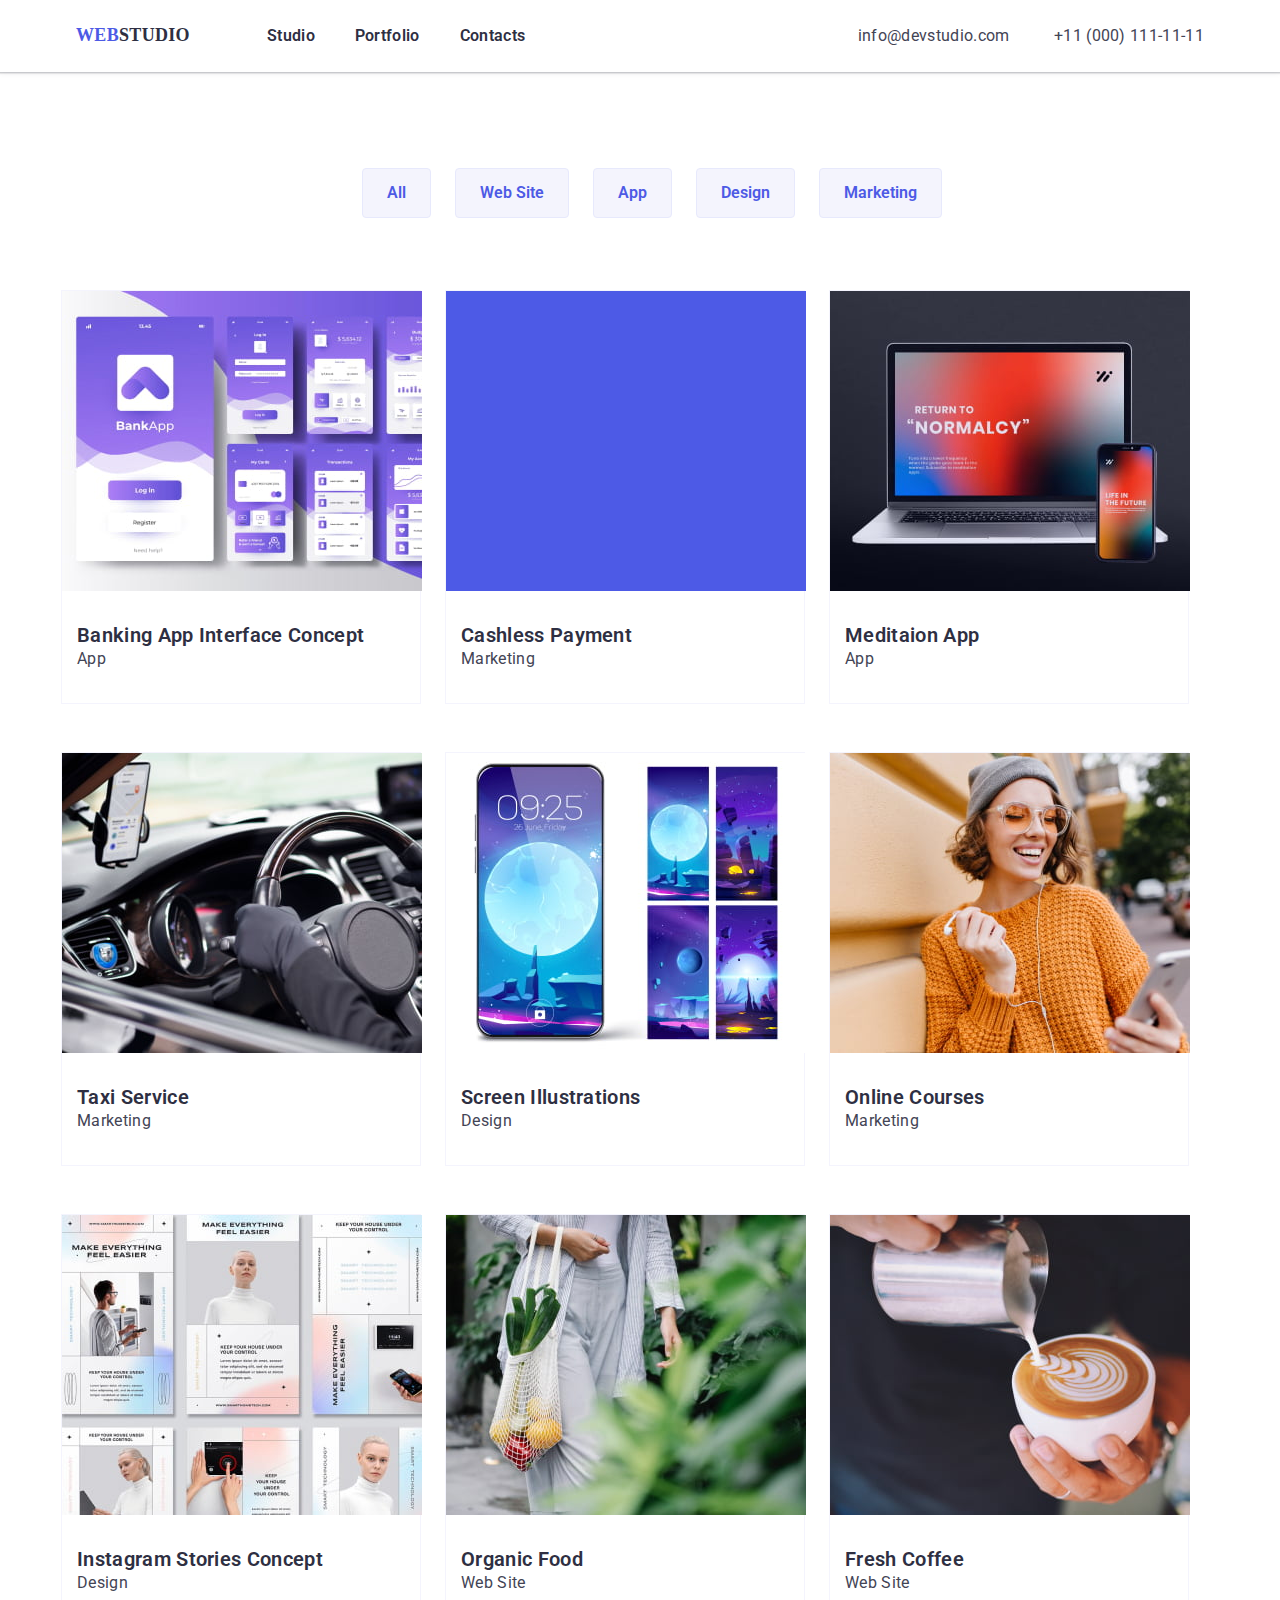
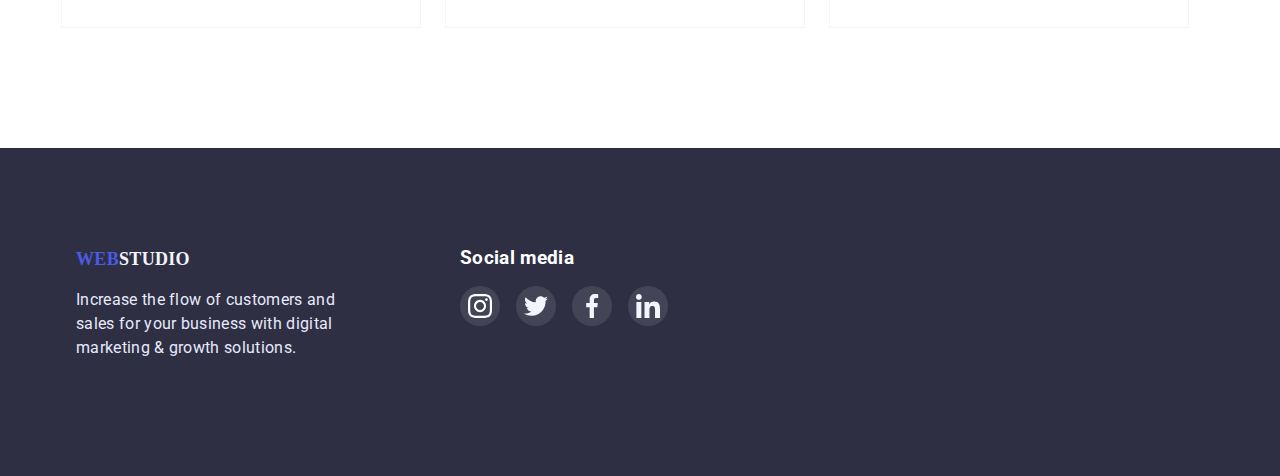
==== portfolio.html @ 1faacaf7 "start" ====
<!DOCTYPE html>
<html lang="en">
  <head>
    <meta charset="UTF-8" />
    <meta http-equiv="X-UA-Compatible" content="IE=edge" />
    <meta name="viewport" content="width=device-width, initial-scale=1.0" />
    <title>HW-5</title>
    <link rel="preconnect" href="https://fonts.googleapis.com" />
    <link rel="preconnect" href="https://fonts.gstatic.com" crossorigin />
    <link
      href="https://fonts.googleapis.com/css2?family=Roboto:wght@400;700&display=swap"
      rel="stylesheet"
    />
    <link
      rel="stylesheet"
      href="https://cdnjs.cloudflare.com/ajax/libs/modern-normalize/1.1.0/modern-normalize.min.css"
    />
    <link rel="stylesheet" href="css/styles.css" />
  </head>
  <body>
    <header class="header">
      <div class="container">
        <nav class="navigation">
          <a class="logo" href=""><span class="logo-web">WEB</span>STUDIO</a>
          <ul class="site-nav list">
            <li class="item"><a class="menu-link" href="">Studio</a></li>
            <li class="item"><a class="menu-link" href="portfolio.html">Portfolio</a></li>
            <li class="item"><a class="menu-link" href="">Contacts</a></li>
          </ul>
        </nav>
        <div class="contact">
          <a class="contacts" href="mailto:info@devstudio.com"
            >info@devstudio.com</a
          >
          <a class="contacts" href="tel:+11000111-11-11">+11 (000) 111-11-11</a>
        </div>
      </div>
    </header>
    <main>
      <section class="main-content">
        <div class="container-main">
          <ul class="radio-btn list">
            <li><button class="radio-button" type="button">All</button></li>
            <li>
              <button class="radio-button" type="button">Web Site</button>
            </li>
            <li><button class="radio-button" type="button">App</button></li>
            <li><button class="radio-button" type="button">Design</button></li>
            <li>
              <button class="radio-button" type="button">Marketing</button>
            </li>
          </ul>
        </div>
        <div class="container-main">
          <ul class="list portfolio-main">
            <li>
              <a class="portfolio-link" href="">
                <div class="portfolio-img">
                <img src="./images/bankapp.jpg" alt="banking app" width:
                360px;/>
                <div class="main-overlay">
                  <p>Lorem ipsum dolor sit amet consectetur, adipisicing elit. Ipsam soluta iste error nisi ducimus totam enim </p>
                </div>
              </div>
                <div class="container-content-main">
                  <h3>Banking App Interface Concept</h3>
                  <p>App</p>
                </div>
              </a>
            </li>
            <li>
              <a class="portfolio-link" href="">
                <div class="portfolio-img">
                <img src="./images/imgcolorbg.jpg" alt="14 Stylish and
                User-Friendly App Design Concepts · Task Manager App · Calorie
                Tracker App · Exotic Fruit Ecommerce App · Cloud Storage App"
                width: 360px;/>
                <div class="main-overlay">
                  <p>Lorem ipsum dolor sit amet consectetur, adipisicing elit. Ipsam soluta iste error nisi ducimus totam enim </p>
                </div>
              </div>
                <div class="container-content-main">
                  <h3>Cashless Payment</h3>
                  <p>Marketing</p>
                </div>
              </a>
            </li>
            <li>
              <a class="portfolio-link" href="">
              <div class="portfolio-img">
                <img src="./images/meditationapp.jpg" alt="meditation app"
                width: 360px;/>
                <div class="main-overlay">
                  <p>Lorem ipsum dolor sit amet consectetur, adipisicing elit. Ipsam soluta iste error nisi ducimus totam enim </p>
                </div>
              </div>
                <div class="container-content-main">
                  <h3>Meditaion App</h3>
                  <p>App</p>
                </div>
              </a>
            </li>
            <li>
              <a class="portfolio-link" href="">
                <div class="portfolio-img">
                <img src="./images/tsxiservise.jpg" alt="tsxi servise" width:
                360px;/>
                <div class="main-overlay">
                  <p>Lorem ipsum dolor sit amet consectetur, adipisicing elit. Ipsam soluta iste error nisi ducimus totam enim </p>
                </div>
              </div>
                <div class="container-content-main">
                  <h3>Taxi Service</h3>
                  <p>Marketing</p>
                </div>
              </a>
            </li>
            <li>
              <a class="portfolio-link" href="">
                <div class="portfolio-img">
                <img src="./images/screenillustrations.jpg" alt="screen
                illustrations" width: 360px;/>
                <div class="main-overlay">
                  <p>Lorem ipsum dolor sit amet consectetur, adipisicing elit. Ipsam soluta iste error nisi ducimus totam enim </p>
                </div>
              </div>
                <div class="container-content-main">
                  <h3>Screen Illustrations</h3>
                  <p>Design</p>
                </div>
              </a>
            </li>
            <li>
              <a class="portfolio-link" href="">
                <div class="portfolio-img">
                <img src="./images/onlinecourses.jpg" alt="online courses"
                width: 360px;/>
                <div class="main-overlay">
                  <p>Lorem ipsum dolor sit amet consectetur, adipisicing elit. Ipsam soluta iste error nisi ducimus totam enim </p>
                </div>
              </div>
                <div class="container-content-main">
                  <h3>Online Courses</h3>
                  <p>Marketing</p>
                </div>
              </a>
            </li>
            <li>
              <a class="portfolio-link" href="">
                <div class="portfolio-img">
                <img src="./images/instagram.jpg" alt="Instagram Stories
                Concept" width: 360px;/>
                <div class="main-overlay">
                  <p>Lorem ipsum dolor sit amet consectetur, adipisicing elit. Ipsam soluta iste error nisi ducimus totam enim </p>
                </div>
              </div>
                <div class="container-content-main">
                  <h3>Instagram Stories Concept</h3>
                  <p>Design</p>
                </div>
              </a>
            </li>
            <li>
              <a class="portfolio-link" href="">
                <div class="portfolio-img">
                <img src="./images/organicfood.jpg" alt="organic food" width:
                360px;/>
                <div class="main-overlay">
                  <p>Lorem ipsum dolor sit amet consectetur, adipisicing elit. Ipsam soluta iste error nisi ducimus totam enim </p>
                </div>
              </div>
                <div class="container-content-main">
                  <h3>Organic Food</h3>
                  <p>Web Site</p>
                </div>
              </a>
            </li>
            <li>
              <a class="portfolio-link" href="">
                <div class="portfolio-img">
                <img src="./images/cofee.jpg" alt="Fresh Coffee" width: 360px;/>
                <div class="main-overlay">
                  <p>Lorem ipsum dolor sit amet consectetur, adipisicing elit. Ipsam soluta iste error nisi ducimus totam enim </p>
                </div>
              </div>
                <div class="container-content-main">
                  <h3>Fresh Coffee</h3>
                  <p>Web Site</p>
                </div>
              </a>
            </li>
          </ul>
        </div>
      </section>
    </main>
    <footer class="footer">
      <div class="container-footer">
        <div>
      <a class="logo-footer" href=""><span class="logo-web">WEB</span>STUDIO</a>
      <p>
        Increase the flow of customers and sales for your business with digital
        marketing & growth solutions.
      </p>
      </div>
      <div class="social-media">
        <h3>
          Social media
        </h3>
        <div class="link-footer">
        <ul class="list link-list-footer">
        <li><a class="instagramf" href="">
          <svg class="icon-instagramf">
            <use href="./images/symbol-defs.svg#icon-instagram"></use>
          </svg>
          </a></li>
          <li><a class="twitterf" href="">
          <svg class="icon-twitterf">
            <use href="./images/symbol-defs.svg#icon-twitter"></use>
          </svg>
          </a></li>
          <li><a class="facebookf" href="">
            <svg class="icon-facebookf">
              <use href="./images/symbol-defs.svg#icon-facebook"></use>
            </svg>
            </a></li>
            <li><a class="linkedinf" href="">
              <svg class="icon-linkedinf">
                <use href="./images/symbol-defs.svg#icon-linkedin"></use>
              </svg>
              </a></li>
            </ul>
            </div>
      </div>
    </div>
    </footer>
  </body>
</html>
---- css/styles.css ----
:root {
  --primary-text-color: #fff;
  --secondary-text-color: #2e2f42;
  --title-text-color: #434455;
  --accent-color: #4d5ae5;
}

body {
  background-color: #fff;
  font-family: roboto, sans-serif;
  letter-spacing: 0.02em;
}

.list {
  list-style: none;
  padding: 0;
  margin: 0;
}
/* site nav */
.site-nav a {
  font-weight: 600;
  font-size: 16px;
  line-height: 1.5;
  text-decoration: none;
  color: var(--secondary-text-color);
}
.contacts {
  font-size: 16px;
  line-height: 1.5;
  color: #434455;
  text-decoration: none;
}
.logo-web {
  font-family: "Raleway";
  font-style: normal;
  font-weight: 800;
  font-size: 18px;
  line-height: 1.33;
  color: #4d5ae5;
  text-decoration: none;
}
.logo {
  font-family: "Raleway";
  font-style: normal;
  font-weight: 800;
  font-size: 18px;
  line-height: 1.33;
  color: #2e2f42;
  text-decoration: none;
  margin-right: 77px;
}
.item {
  position: relative;
}
.menu-link {
  transition: color 250ms cubic-bezier(0.4, 0, 0.2, 1);
}
.menu-link::after {
content: "";
display: inline-block;
position: absolute;
width: 100%;
height: 5px;
bottom: -24px;
left: 0;
background-color: #4D5AE5;
opacity: 0;
transition: opacity 250ms cubic-bezier(0.4, 0, 0.2, 1);
}
.menu-link:hover,
.menu-link:focus {
  color: #4D5AE5;
}
.menu-link:hover::after,
.menu-link:focus::after {
  opacity: 1;
}
.main h1 {
  font-weight: 600;
  font-size: 56px;
  line-height: 1.07;
  color: var(--primary-text-color);
  text-align: center;
}
.main {
  text-align: center;
}
.backdrop {
  position: fixed;
  top: 0;
  left: 0;

  width: 100%;
  height: 100%;

  background-color: rgba(46, 47, 66, 0.4);
  transition: transform 250ms cubic-bezier(0.4, 0, 0.2, 1);
  
}
.modal {
  position: absolute;
  display: flex;
  top: 50%;
  left: 50%;
  transform: translate(-50%, -50%);
  flex-direction: row-reverse;
  
  width: 408px;
  height: 576px;

  background-color: #FCFCFC;
  border-radius: 4px;
}
.backdrop.is-hidden {
opacity: 0;
pointer-events: none;
visibility: hidden;
}
.modal-btn {
  padding: 0;
  text-align: center;
  display: flex;
  justify-content: center;
  padding-top: 8px;
  margin-top: 24px;
  margin-right: 24px;
  
  width: 24px;
  height: 24px;
  border-radius: 50%;
  cursor: pointer;
  border: 1px solid rgba(0, 0, 0, 0.1);
}
.icon-close {
  display: block;
  
}
.overlay {
  padding-top: 192px;
  justify-content: center;
  text-align: center;
  max-width: 1600px;
  height: 600px;
  margin-left: auto;
  margin-right: auto;
  background-image: linear-gradient(
      to right,
      rgba(46, 47, 66, 0.7),
      rgba(46, 47, 66, 0.7)
    ),
    url(../images/people-office.jpg);
  background-size: cover;
  background-repeat: no-repeat;
}
.navigation {
  display: flex;
}
.header {
  display: flex;
  align-items: center;

  padding-top: 24px;
  padding-bottom: 24px;

  background-color: #fff;
  box-shadow: 0px 2px 1px rgba(46, 47, 66, 0.08),
    0px 1px 1px rgba(46, 47, 66, 0.16), 0px 1px 6px rgba(46, 47, 66, 0.08);
}
.contact {
  margin-left: auto;
}
.contacts + .contacts {
  margin-left: 40px;
}
.site-nav {
  display: flex;
}
.item + .item {
  margin-left: 40px;
}
.hero-title {
  margin-top: 0;
  margin-bottom: 48px;
}

.about {
  display: flex;
}
.about li {
  width: 264px;
}
.about-item::before {
  display: block;
  content: "";
  height: 112px;
  background-color: #f4f4fd;
  margin-bottom: 8px;
}
.about-item:nth-child(1)::before {
  background-image: url(../images/antenna.svg);
  background-size: 60px 64px;
  background-repeat: no-repeat;
  background-position: center;
}
.about-item:nth-child(2)::before {
  background-image: url(../images/clock.svg);
  background-size: 60px 64px;
  background-repeat: no-repeat;
  background-position: center;
}
.about-item:nth-child(3)::before {
  background-image: url(../images/diagram.svg);
  background-size: 60px 64px;
  background-repeat: no-repeat;
  background-position: center;
}
.about-item:nth-child(4)::before {
  background-image: url(../images/astronaut.svg);
  background-size: 60px 64px;
  background-repeat: no-repeat;
  background-position: center;
}
.button-hero {
  width: 170px;
  height: 51px;
  left: 635px;
  top: 432px;
  box-shadow: 0px 4px 4px rgba(0, 0, 0, 0.15);
  border-radius: 4px;
  background-color: var(--accent-color);
  box-shadow: 0px 4px 4px rgba(0, 0, 0, 0.15);
  border-radius: 4px;

  font-weight: 600;
  font-size: 16px;
  line-height: 1.19;
  color: #ffffff;
  cursor: pointer;
}
.about-company {
  background-color: #fff;
  padding-top: 120px;
  padding-bottom: 120px;
}
.about li + li {
  margin-left: 24px;
}
.about-company h3 {
  font-weight: 600;
  font-size: 20px;
  line-height: 1.2;
  color: var(--secondary-text-color);
}
.about-company p {
  font-size: 16px;
  line-height: 1.5;
  color: var(--title-text-color);
}
.What-are-we-doing {
  text-align: center;
  padding-bottom: 120px;
}
.image {
  display: flex;
}

.image li + li {
  margin-left: 24px;
}
.What-are-we-doing h2 {
  font-weight: 600;
  font-size: 36px;
  line-height: 1.11;
  color: var(--secondary-text-color);
  margin: 0;
  margin-bottom: 72px;
}
.team {
  text-align: center;
  margin: 0;
  padding-top: 120px;
  background-color: #f4f4fd;
  padding-bottom: 120px;
}
.icon-link {
  display: flex;
  margin-top: 12px;
  
}
.icon-instagram {
  width: 16px;
  height: 16px;
  cursor: pointer;
  margin-top: 28%;
  fill: #fff;
}
.instagram {
  display: block;
  width: 40px;
  height: 40px;
  background-color: #4d5ae5;
  border-radius: 50%;
  margin-left: 16px;
}

.twitter {
  display: block;
  width: 40px;
  height: 40px;
  background-color: #4d5ae5;
  border-radius: 50%;
  margin-left: 24px;
}
.icon-twitter {
  width: 16px;
  height: 16px;
  cursor: pointer;
  margin-top: 28%;
  fill: #fff;
}
.facebook {
  display: block;
  width: 40px;
  height: 40px;
  background-color: #4d5ae5;
  border-radius: 50%;
  margin-left: 24px;
}
.icon-facebook {
  width: 16px;
  height: 16px;
  cursor: pointer;
  margin-top: 28%;
  fill: #fff;
}
.linkedin {
  display: block;
  width: 40px;
  height: 40px;
  background-color: #4d5ae5;
  border-radius: 50%;
  margin-left: 24px;
}
.icon-linkedin {
  width: 16px;
  height: 16px;
  cursor: pointer;
  margin-top: 28%;
  fill: #fff;
}
.link-list-footer {
  display: flex;
}
.instagramf {
  width: 100%;
  height: 100%;
  transition-property: background-color;
  transition-duration: 250ms;
  transition-timing-function:  cubic-bezier(0.4, 0, 0.2, 1);
}
.link-list-footer a {
  display: flex;
  width: 40px;
  height: 40px;
  background-color: rgba(255, 255, 255, 0.1);
  border-radius: 50%;
  align-items: center;
  justify-content: center;
}
.instagramf:hover,
.instagramf:focus {
  background-color: #31D0AA;
  border-radius: 50%;
  
}
.twitterf:hover,
.twitterf:focus {
  background-color: #31D0AA;
  border-radius: 50%;
}
.facebookf:hover,
.facebookf:focus {
  background-color: #31D0AA;
  border-radius: 50%;
}
.linkedinf:hover,
.linkedinf:focus {
  background-color: #31D0AA;
  border-radius: 50%;
}
 
.icon-instagramf {
  width: 24px;
  height: 24px;
  cursor: pointer;
  fill: #fff;
}
.icon-twitterf {
  width: 24px;
  height: 24px;
  cursor: pointer;
  fill: #fff;
}
.twitterf {
  width: 40px;
  height: 40px;
  background-color: rgba(255, 255, 255, 0.1);
  border-radius: 50%;
  margin-left: 16px;
  transition-property: background-color;
  transition-duration: 250ms;
  transition-timing-function:  cubic-bezier(0.4, 0, 0.2, 1);
}
.facebookf {
  width: 40px;
  height: 40px;
  background-color: rgba(255, 255, 255, 0.1);
  border-radius: 50%;
  margin-left: 16px;
  transition-property: background-color;
  transition-duration: 250ms;
  transition-timing-function:  cubic-bezier(0.4, 0, 0.2, 1);
}
.icon-facebookf {
  width: 24px;
  height: 24px;
  cursor: pointer;
  fill: #fff;
}
.linkedinf {
  width: 40px;
  height: 40px;
  background-color: rgba(255, 255, 255, 0.1);
  border-radius: 50%;
  margin-left: 16px;
  transition-property: background-color;
  transition-duration: 250ms;
  transition-timing-function:  cubic-bezier(0.4, 0, 0.2, 1);
}
.icon-linkedinf {
  width: 24px;
  height: 24px;
  cursor: pointer;
  fill: #fff;
}
.team-list li + li {
  margin-left: 24px;
}
.team-list {
  display: flex;
}
.team-list li {
  background-color: #fff;
  box-shadow: 0px 1px 6px rgba(46, 47, 66, 0.08),
    0px 1px 1px rgba(46, 47, 66, 0.16), 0px 2px 1px rgba(46, 47, 66, 0.08);
  border-radius: 0px 0px 4px 4px;
  border-radius: 0px 0px 4px 4px;
}
.container-team {
  padding-top: 32px;
  padding-bottom: 32px;
}
.team h2 {
  font-weight: 600;
  font-size: 36px;
  line-height: 1.11;
  color: var(--secondary-text-color);
  margin: 0;
  margin-bottom: 72px;
}
.team p {
  font-size: 16px;
  line-height: 1.5;
  color: var(--title-text-color);
  margin: 0;
}
.team h3 {
  font-weight: 600;
  font-size: 20px;
  line-height: 1.2;
  color: var(--secondary-text-color);
  margin: 0;
}
.footer p {
  font-size: 16px;
  line-height: 1.5;
  color: #e7e9fc;
  margin-top: 16px;
}
.customers {
  text-align: center;
  padding: 120px 0;
}
.customers h2 {
  margin: 0;
  margin-bottom: 72px;
  font-weight: 600;
  font-size: 36px;
  line-height: 1.11;
  color: var(--secondary-text-color);
}
.brands {
  display: flex;
  display: inline-block;
  margin: 0 auto;
  padding-left: 15px;
  padding-right: 15px;
}
.brands li {
  width: 168px;
  height: 88px;
  display: inline-block;
  margin-left: 24px;
}
.link-brand {
  border: 1px solid #8E8F99;
  display: block;
  width: 168px;
  height: 88px;
  border-radius: 4px;
  color: #8E8F99;
  transition-property: color;
  transition-duration: 250ms;
  transition-timing-function:  cubic-bezier(0.4, 0, 0.2, 1);
}
.cust {
  margin-top: 10%;
  fill: currentColor;
  width: 104px;
  height: 56px;
  
}

.link-brand:hover,
.link-brand:focus {
  border: 1px solid #4D5AE5;
  color: #4D5AE5;
  
}


.footer {
  background-color: #2e2f42;
  padding-top: 100px;
  padding-bottom: 100px;
}
.logo-footer {
  text-decoration: none;
  margin-bottom: 16px;
}
.footer a {
  font-family: "Raleway";
  font-style: normal;
  font-weight: 800;
  font-size: 18px;
  line-height: 1.16;
  color: #f4f4fd;
}
.footer p {
  width: 264px;
  margin-top: 16px;
}
.social-media {
  margin-left: 120px; 
}
.social-media h3{
  margin: 0;
  margin-bottom: 16px;
  color: #fff;
}
.link-footer {
  display: flex;
}
.radio-button {
  background-color: #f4f4fd;
  color: #4d5ae5;
  border: 1px solid #e7e9fc;
  border-radius: 4px;
  padding: 12px 24px;
  font-weight: 600;
  font-size: 16px;
  line-height: 1.5;
  
  margin-left: 24px;
  align-items: flex-start;
  transition-property: background-color;
  transition-duration: 200ms;
  transition-timing-function:  cubic-bezier(0.4, 0, 0.2, 1);
}
.radio-button:hover,
.radio-button:focus {
  background-color: #4d5ae5;
  color: #ffffff;
  cursor: pointer;
  box-shadow: 0px 3px 1px rgba(0, 0, 0, 0.1), 0px 2px 1px rgba(0, 0, 0, 0.08), 0px 2px 2px rgba(0, 0, 0, 0.12);
  border-radius: 4px;
}
.portfolio-main li:hover,
.portfolio-main li:focus{
  box-shadow: 0px 1px 6px rgba(46, 47, 66, 0.08), 0px 1px 1px rgba(46, 47, 66, 0.16), 0px 2px 1px rgba(46, 47, 66, 0.08);
}
.portfolio-link h3 {
  font-weight: 600;
  font-size: 20px;
  line-height: 1.2;
  color: var(--secondary-text-color);
  margin: 0;
}
.portfolio-main li:hover .main-overlay {
  transform: translateY(0);
}
.portfolio-img {
  position: relative;
  width: 360px;
  height: 300px;
  overflow: hidden;
}
.main-overlay {
  position: absolute;
  width: 360px;
  height: 300px;
  background-color: rgba(77, 90, 229, 0.7);
  top: 0;
  left: 0;
  transform: translateY(100%);
  transition: transform 250ms cubic-bezier(0.4, 0, 0.2, 1);
}
.portfolio-link p {
  font-size: 16px;
  line-height: 1.5;
  color: var(--title-text-color);
  margin: 0;
}
.portfolio-main a {
  text-decoration: none;
}
.radio-btn {
  display: flex;
  margin-bottom: 72px;
}
.main-content {
  margin: 0;
  padding: 0;
  padding-top: 96px;

  padding-bottom: 120px;
}
.btn {
  margin-left: 380px;
  margin-right: 380px;
  margin-top: 96px;
  margin-bottom: 72px;
  text-align: center;
}
.portfolio-main {
  display: flex;
  flex-wrap: wrap;
  
}

.portfolio-main li {
  width: 360px;
  margin-right: 24px;
  margin-bottom: 48px;
  border: 0.5px solid #F4F4FD;
}
.portfolio-main li:nth-child(3n) {
  margin-right: 0;
}
.portfolio-main li:nth-last-child(-n + 3) {
  margin-bottom: 0px;
}
.container {
  display: flex;
  width: 1158px;
  margin: 0 auto;
  padding-left: 15px;
  padding-right: 15px;
}
.about h3 {
  margin: 0;
}
.about p {
  margin: 0;
  margin-top: 8px;
}
.container-footer {
  display: flex;
  width: 1158px;
  padding-left: 15px;
  margin: 0 auto;
  padding-right: 15px;
}
.container-main {
  flex-wrap: wrap;
  width: 1158px;
  margin: 0 auto;
  display: flex;
  justify-content: center;
}
.container-content-main {
  padding-top: 32px;
  padding-bottom: 32px;
  padding-left: 15px;
  padding-right: 15px;
}
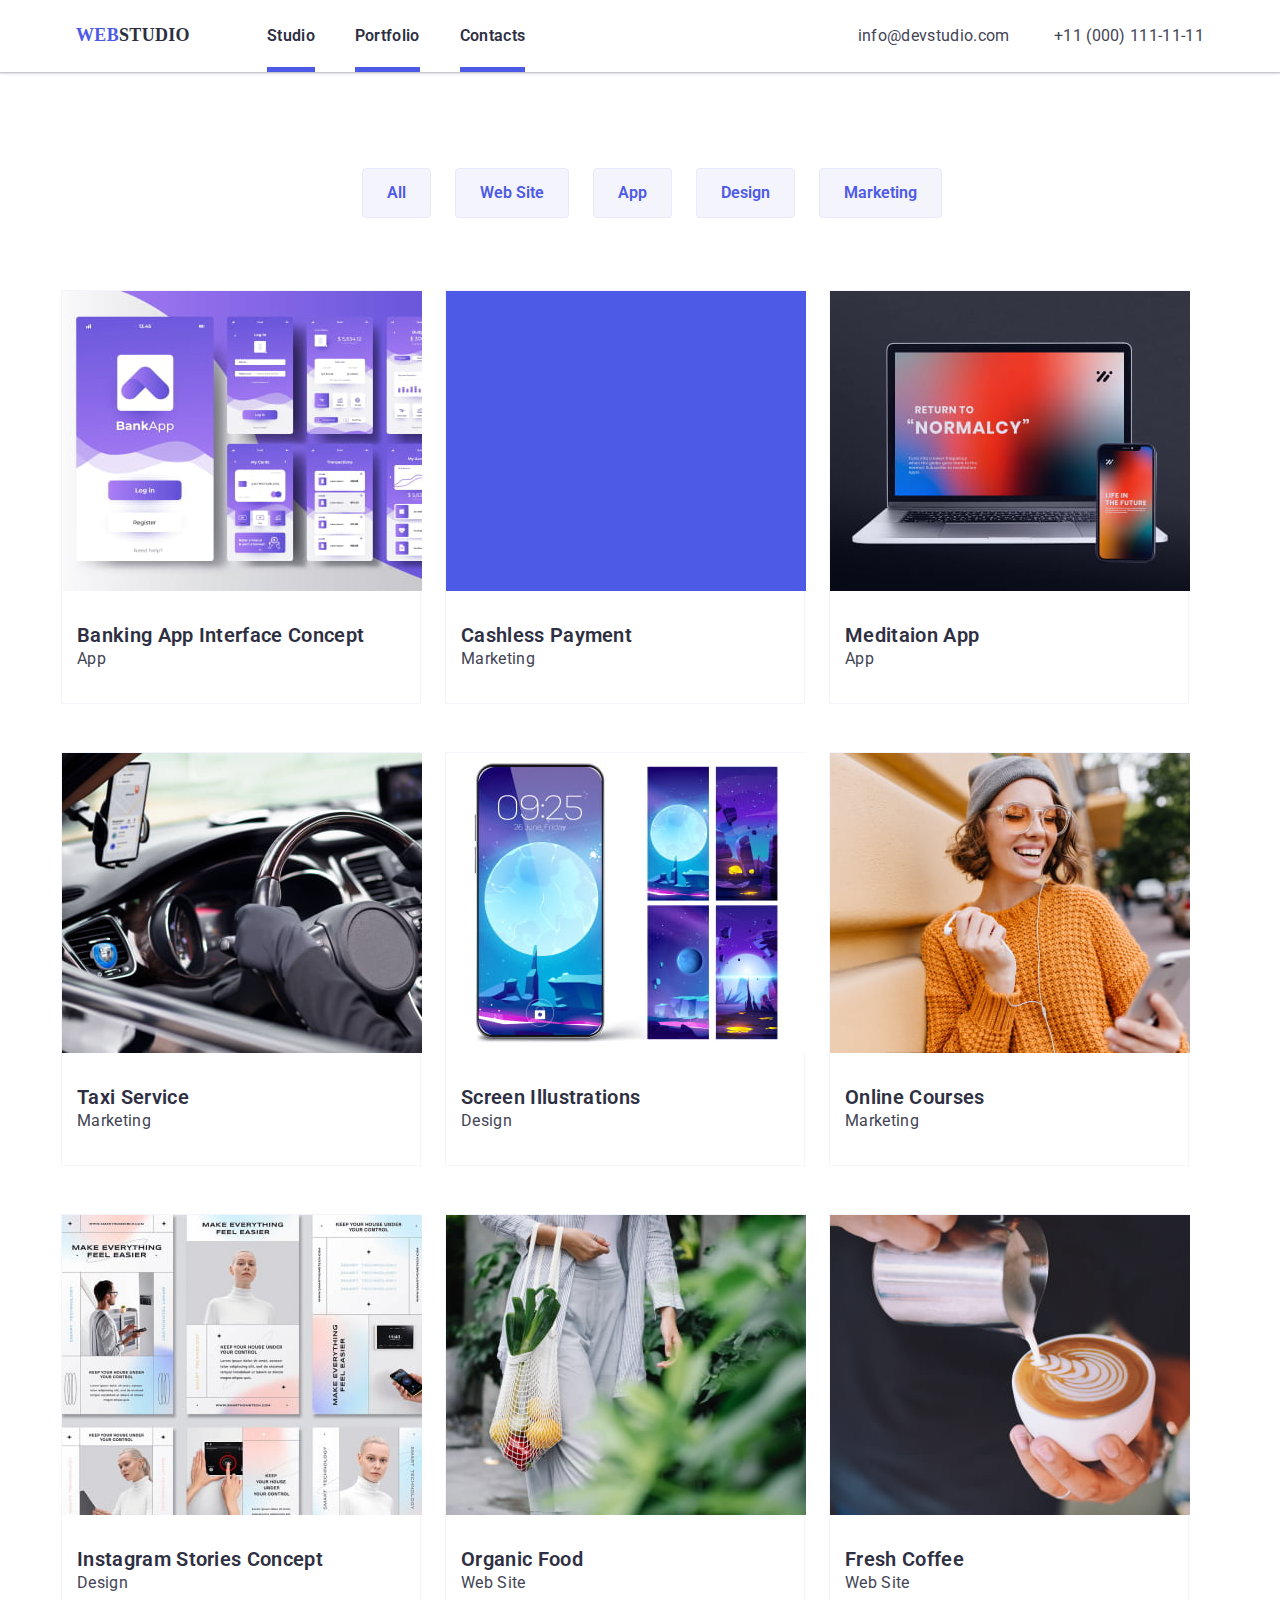
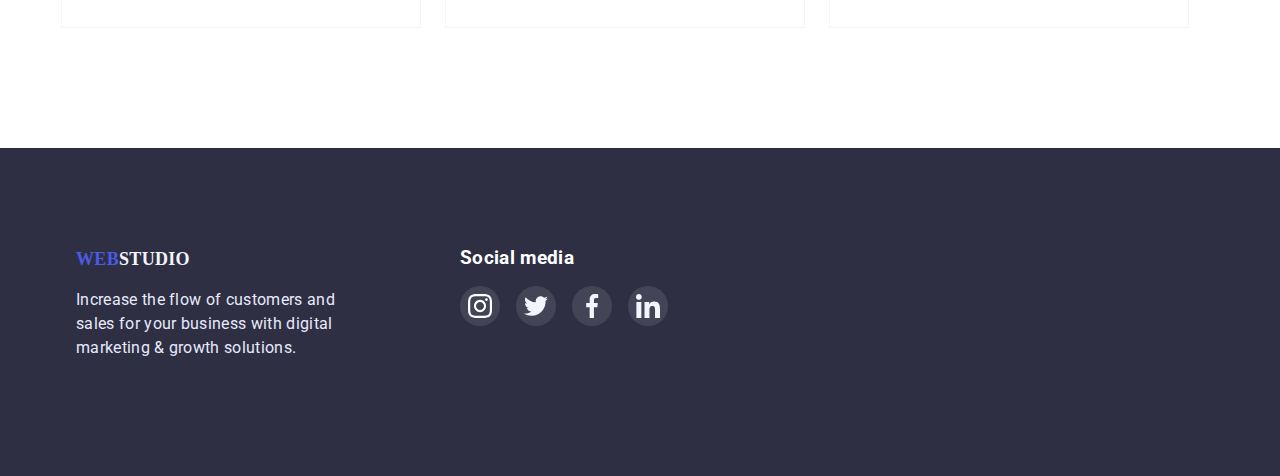
==== commit 5c19c7af: "fixed hw-5" ====
--- a/portfolio.html
+++ b/portfolio.html
@@ -4,7 +4,7 @@
     <meta charset="UTF-8" />
     <meta http-equiv="X-UA-Compatible" content="IE=edge" />
     <meta name="viewport" content="width=device-width, initial-scale=1.0" />
-    <title>HW-5</title>
+    <title>HW-6</title>
     <link rel="preconnect" href="https://fonts.googleapis.com" />
     <link rel="preconnect" href="https://fonts.gstatic.com" crossorigin />
     <link
@@ -23,7 +23,7 @@
         <nav class="navigation">
           <a class="logo" href=""><span class="logo-web">WEB</span>STUDIO</a>
           <ul class="site-nav list">
-            <li class="item"><a class="menu-link" href="">Studio</a></li>
+            <li class="item"><a class="menu-link" href="index.html">Studio</a></li>
             <li class="item"><a class="menu-link" href="portfolio.html">Portfolio</a></li>
             <li class="item"><a class="menu-link" href="">Contacts</a></li>
           </ul>
--- a/css/styles.css
+++ b/css/styles.css
@@ -64,17 +64,17 @@
 bottom: -24px;
 left: 0;
 background-color: #4D5AE5;
-opacity: 0;
+opacity: 1;
 transition: opacity 250ms cubic-bezier(0.4, 0, 0.2, 1);
 }
-.menu-link:hover,
+/* .menu-link:hover,
 .menu-link:focus {
   color: #4D5AE5;
-}
-.menu-link:hover::after,
+} */
+/* .menu-link:hover::after,
 .menu-link:focus::after {
   opacity: 1;
-}
+} */
 .main h1 {
   font-weight: 600;
   font-size: 56px;
@@ -94,7 +94,8 @@
   height: 100%;
 
   background-color: rgba(46, 47, 66, 0.4);
-  transition: transform 250ms cubic-bezier(0.4, 0, 0.2, 1);
+  
+  transition: opacity 250ms cubic-bezier(0.4, 0, 0.2, 1);
   
 }
 .modal {
@@ -236,6 +237,13 @@
   line-height: 1.19;
   color: #ffffff;
   cursor: pointer;
+  transition-property: background-color;
+  transition-duration: 250ms;
+  transition-timing-function: cubic-bezier(0.4, 0, 0.2, 1);
+}
+.button-hero:hover,
+.button-hero:focus {
+  background-color: #404BBF;
 }
 .about-company {
   background-color: #fff;
@@ -583,8 +591,8 @@
   
   margin-left: 24px;
   align-items: flex-start;
-  transition-property: background-color;
-  transition-duration: 200ms;
+  transition-property: background-color, box-shadow;
+  transition-duration: 250ms;
   transition-timing-function:  cubic-bezier(0.4, 0, 0.2, 1);
 }
 .radio-button:hover,
@@ -606,7 +614,8 @@
   color: var(--secondary-text-color);
   margin: 0;
 }
-.portfolio-main li:hover .main-overlay {
+.portfolio-main li:hover .main-overlay,
+.portfolio-main li:focus .main-overlay {
   transform: translateY(0);
 }
 .portfolio-img {
@@ -614,6 +623,13 @@
   width: 360px;
   height: 300px;
   overflow: hidden;
+}
+.portfolio-link .main-overlay p {
+  
+  font-size: 16px;
+  line-height: 1.5;
+  color: #fff;
+  margin: 0;
 }
 .main-overlay {
   position: absolute;
@@ -663,6 +679,9 @@
   margin-right: 24px;
   margin-bottom: 48px;
   border: 0.5px solid #F4F4FD;
+  transition-property: box-shadow;
+  transition-duration: 250ms;
+  transition-timing-function: cubic-bezier(0.4, 0, 0.2, 1);
 }
 .portfolio-main li:nth-child(3n) {
   margin-right: 0;
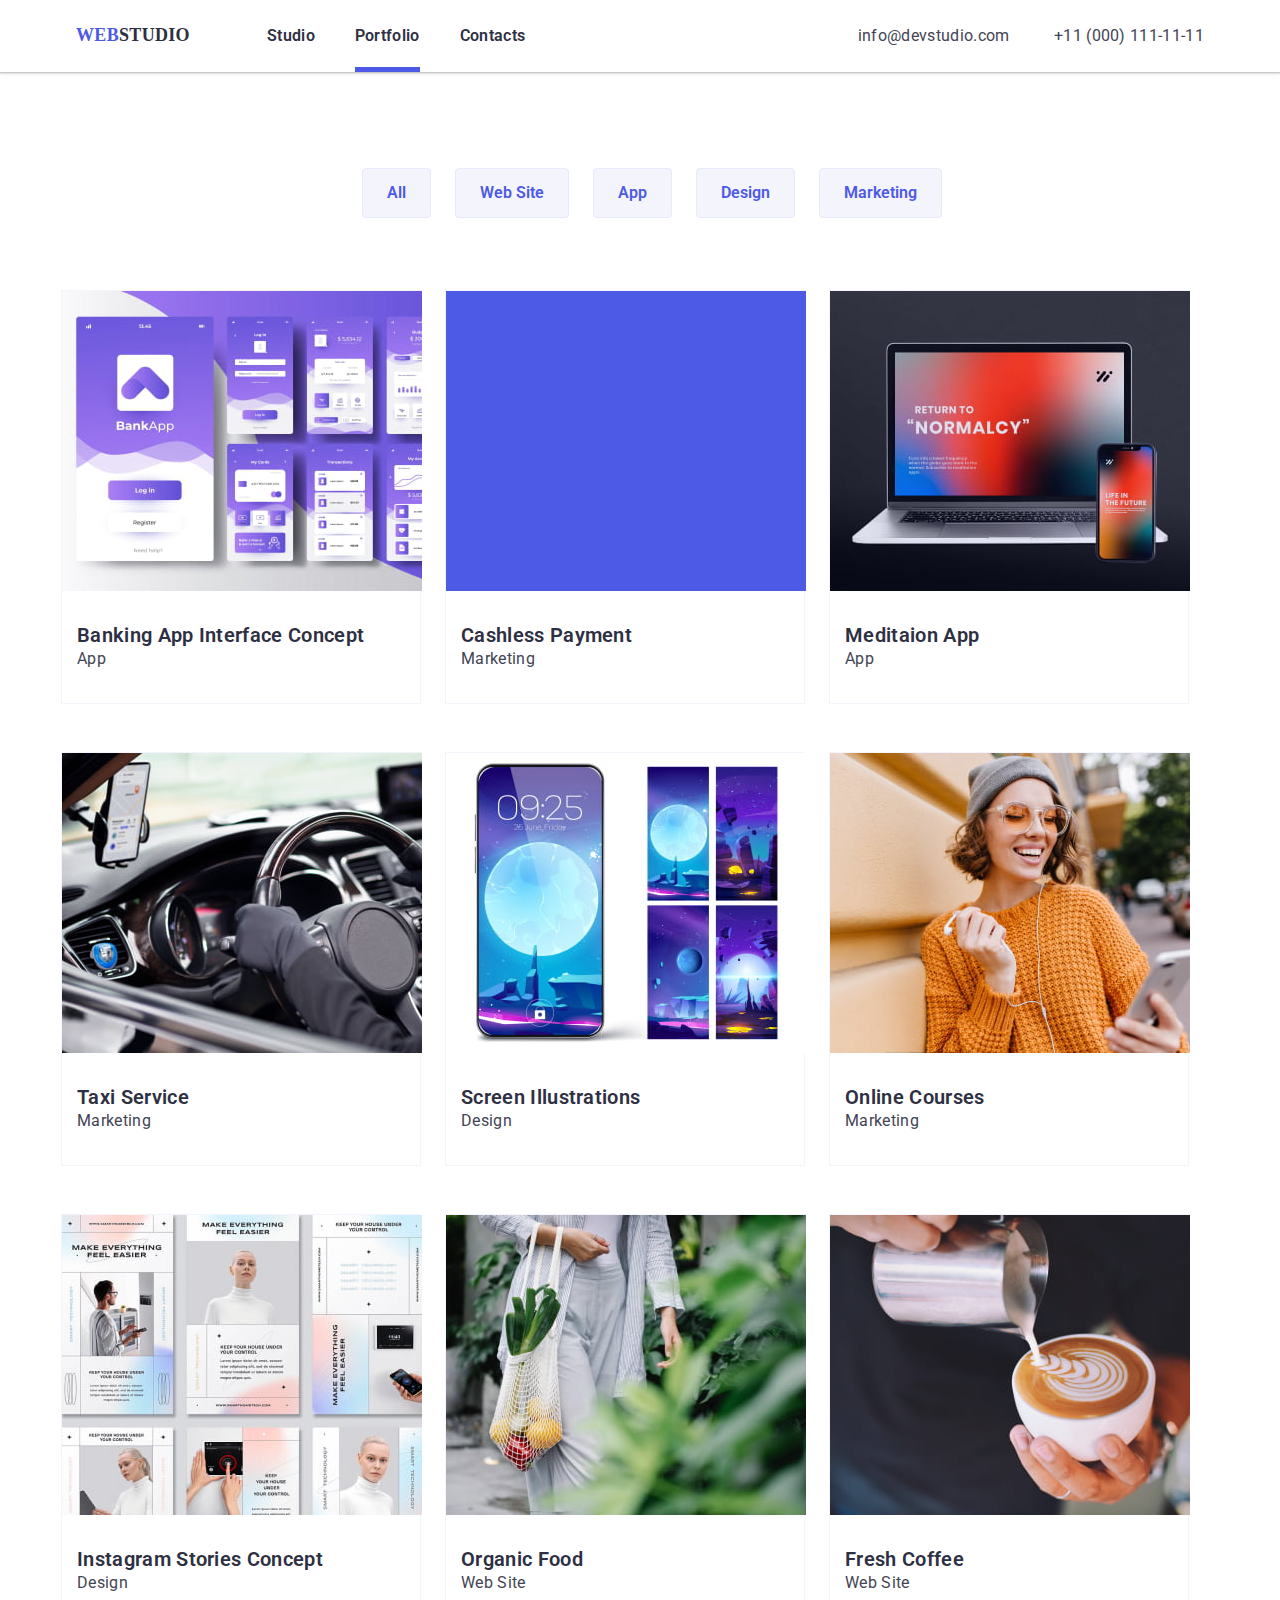
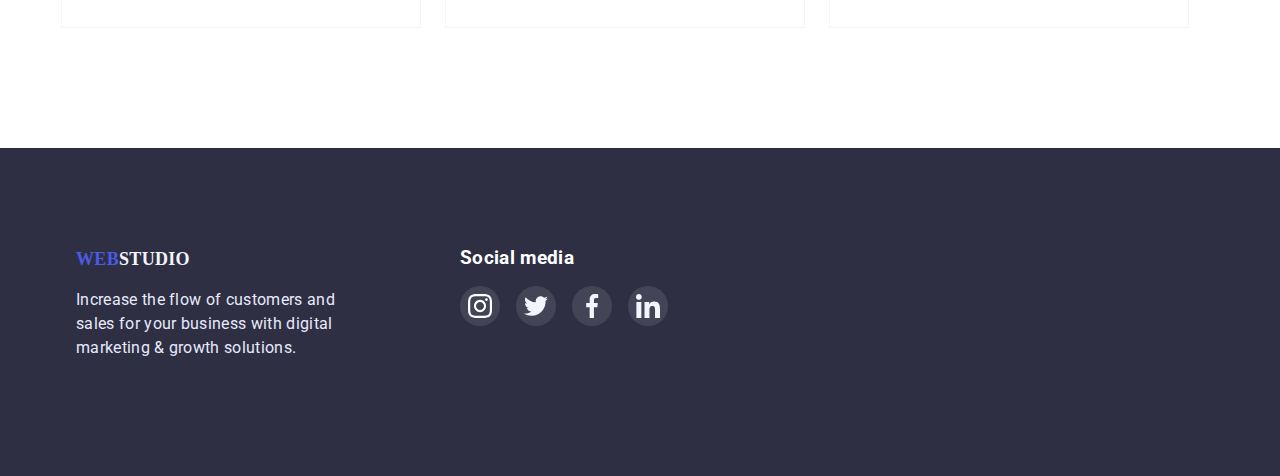
==== commit 29d821ff: "fixed" ====
--- a/portfolio.html
+++ b/portfolio.html
@@ -24,7 +24,7 @@
           <a class="logo" href=""><span class="logo-web">WEB</span>STUDIO</a>
           <ul class="site-nav list">
             <li class="item"><a class="menu-link" href="index.html">Studio</a></li>
-            <li class="item"><a class="menu-link" href="portfolio.html">Portfolio</a></li>
+            <li class="item"><a class="menu-link current" href="portfolio.html">Portfolio</a></li>
             <li class="item"><a class="menu-link" href="">Contacts</a></li>
           </ul>
         </nav>
--- a/css/styles.css
+++ b/css/styles.css
@@ -55,7 +55,7 @@
 .menu-link {
   transition: color 250ms cubic-bezier(0.4, 0, 0.2, 1);
 }
-.menu-link::after {
+.current::after {
 content: "";
 display: inline-block;
 position: absolute;
@@ -67,14 +67,11 @@
 opacity: 1;
 transition: opacity 250ms cubic-bezier(0.4, 0, 0.2, 1);
 }
-/* .menu-link:hover,
+.menu-link:hover,
 .menu-link:focus {
   color: #4D5AE5;
-} */
-/* .menu-link:hover::after,
-.menu-link:focus::after {
-  opacity: 1;
-} */
+}
+
 .main h1 {
   font-weight: 600;
   font-size: 56px;
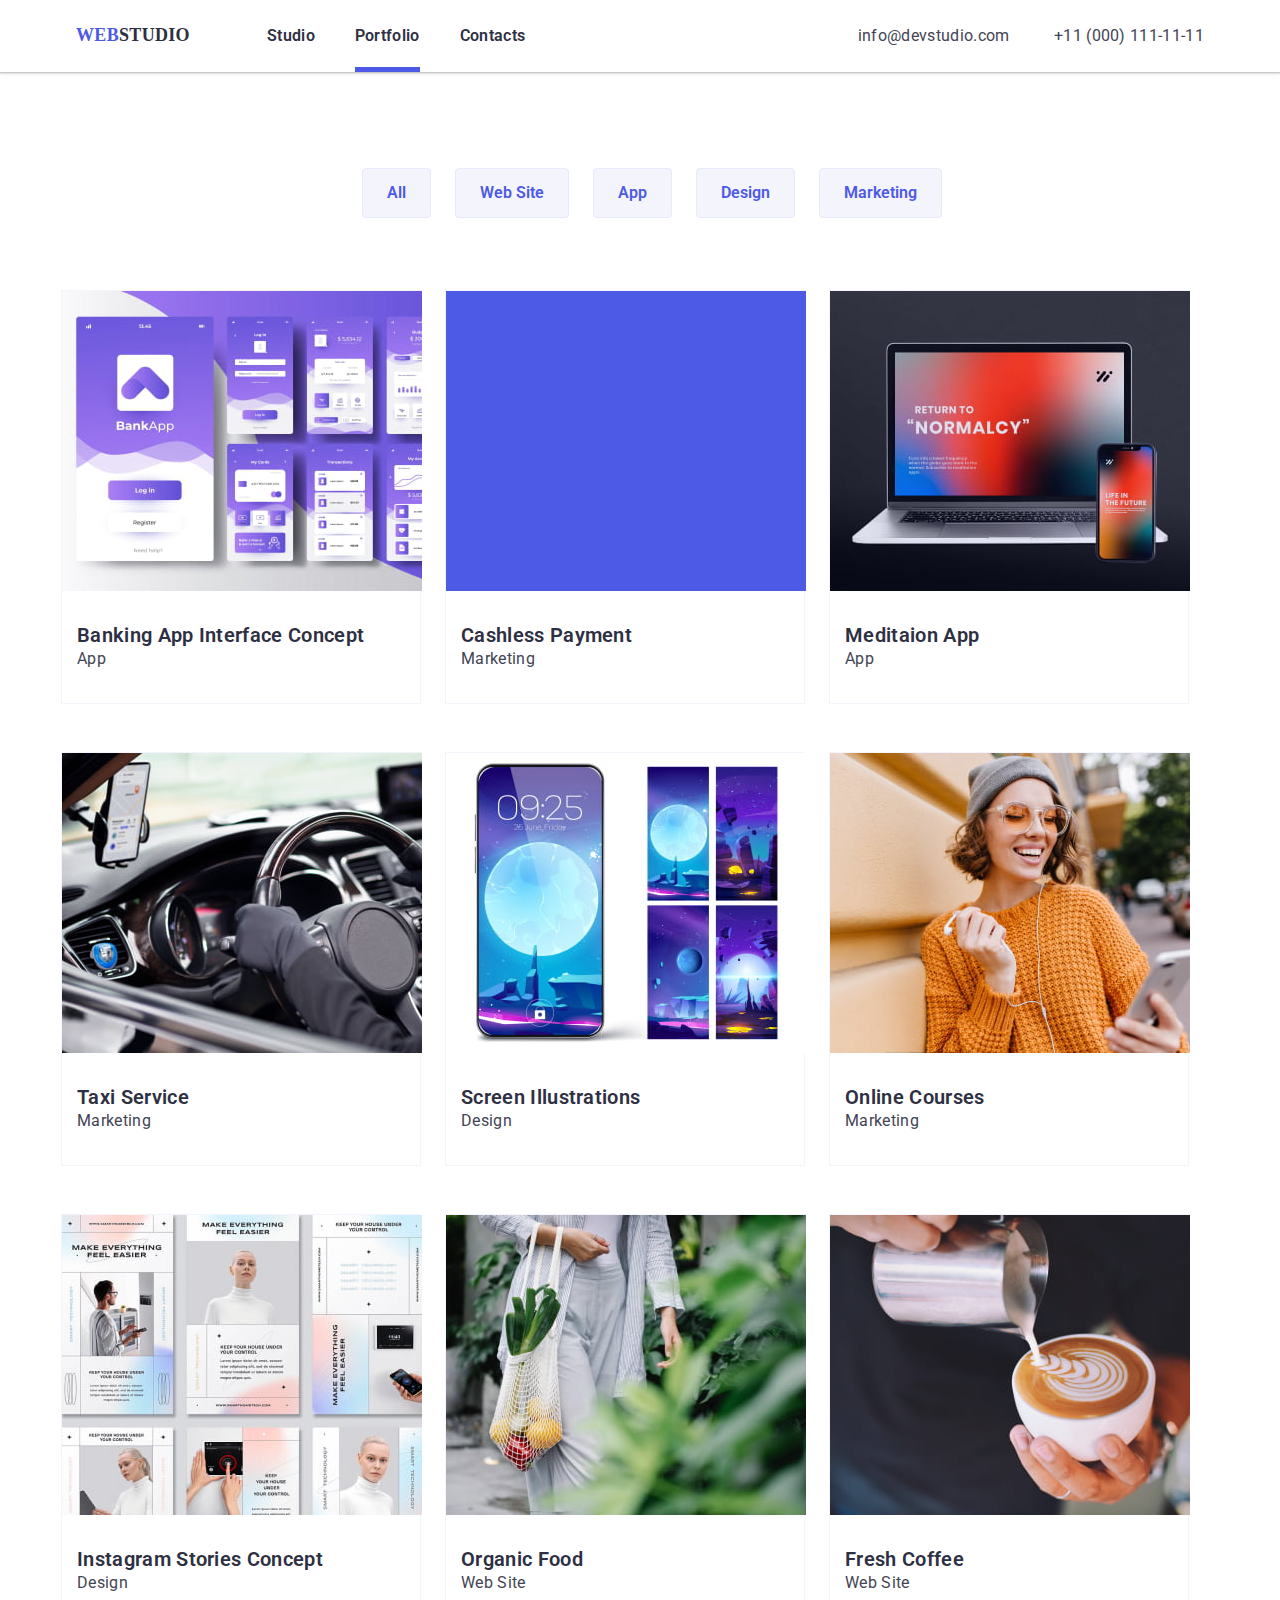
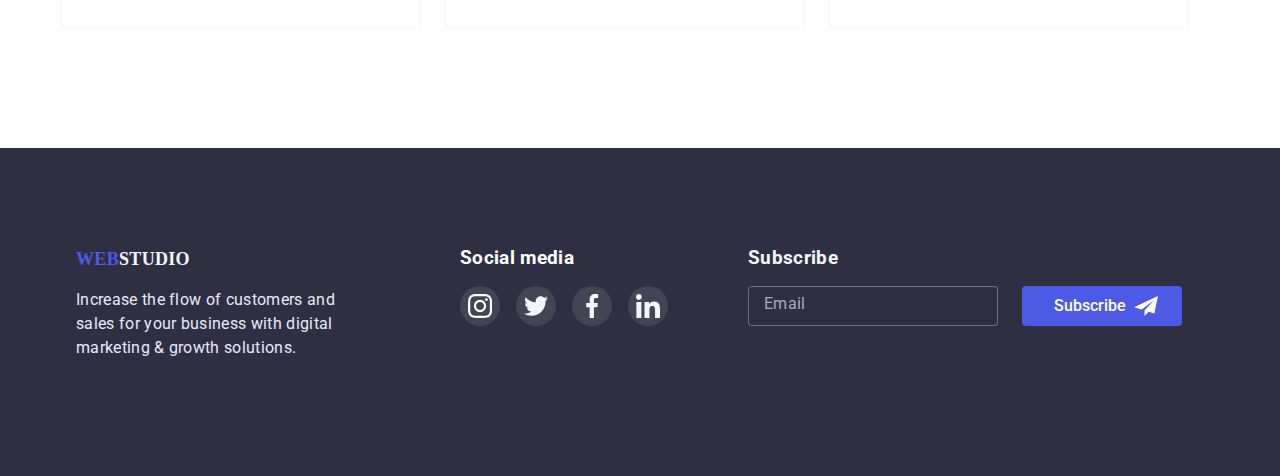
==== commit 9abe4008: "modalform" ====
--- a/portfolio.html
+++ b/portfolio.html
@@ -231,6 +231,18 @@
             </ul>
             </div>
       </div>
+      <div class="footer-form">
+        <h3>Subscribe</h3>
+        <form action="" autocomplete="on">
+          <div class="footer-sub">
+          <div class="form-filed">
+          <input type="text" id="email" name="Email" class="mail-form-footer" placeholder=" ">
+          <label for="email" class="label-footer" >Email</label>
+          </div>
+          <button class="subscribe" type="submit">Subscribe</button>
+        </form>
+        </div>
+      </div>
     </div>
     </footer>
   </body>
--- a/css/styles.css
+++ b/css/styles.css
@@ -97,17 +97,69 @@
 }
 .modal {
   position: absolute;
-  display: flex;
   top: 50%;
   left: 50%;
   transform: translate(-50%, -50%);
-  flex-direction: row-reverse;
   
   width: 408px;
   height: 576px;
 
   background-color: #FCFCFC;
   border-radius: 4px;
+}
+.form-modal h3 {
+margin: 0;
+margin-bottom: 14px;
+font-size: 16px;
+}
+.form-modal {
+  width: 360px;
+  margin-top: 24px;
+  margin-left: 24px;
+  margin-right: 24px;
+}
+.label-modal {
+  color: #8E8F99;
+  font-family: 'Roboto';
+  font-size: 12px;
+  line-height: 1.14;
+  
+}
+.btn-send {
+  text-align: center;
+  padding-top: 24px;
+  
+  
+}
+.send {
+  width: 169px;
+  height: 56px;
+  color: #FCFCFC;
+  background: #4D5AE5;
+  box-shadow: 0px 4px 4px rgba(0, 0, 0, 0.15);
+  border-radius: 4px;
+  border: none;
+}
+.input-comment {
+  width: 360px;
+  height: 120px;
+  margin-top: 4px;
+  margin-bottom: 16px;
+  resize: none;
+  border-radius: 4px;
+  border: 1px solid rgba(33, 33, 33, 0.2);
+}
+.input-modal {
+  padding-left: 38px;
+  width: 360px;
+  height: 40px;
+  border: 1px solid rgba(33, 33, 33, 0.2);
+  border-radius: 4px;
+  margin-bottom: 8px;
+  margin-top: 4px;
+}
+.input-name:focus {
+  border-color:  #4D5AE5;
 }
 .backdrop.is-hidden {
 opacity: 0;
@@ -121,7 +173,7 @@
   justify-content: center;
   padding-top: 8px;
   margin-top: 24px;
-  margin-right: 24px;
+  margin-left: 360px;
   
   width: 24px;
   height: 24px;
@@ -576,6 +628,94 @@
 .link-footer {
   display: flex;
 }
+.footer-form h3 {
+  margin-top: 0;
+  margin-bottom: 16px;
+  color: #F4F4FD;
+}
+.footer-form {
+margin-left: 80px;
+width: 453px;
+}
+.footer-form form {
+  width: 250px;
+}
+.footer-sub {
+  display: flex;
+  width: 453px;
+}
+.form-filed {
+  position: relative;
+  width: 250px;
+  margin-right: 0;
+}
+.mail-form-footer {
+  width: 250px;
+  height: 40px;
+  border: 1px solid rgba(255, 255, 255, 0.3);
+  border-radius: 4px;
+  background-color: #2E2F42;
+  padding-left: 16px;
+
+  color: #F4F4FD;
+}
+.mail-form-footer:focus + .label-footer,
+.mail-form-footer:not(:placeholder-shown) + .label-footer {
+  left: -50px;
+}
+.label-footer {
+  position: absolute;
+  top: 0;
+  left: 16px;
+  color: rgba(255, 255, 255, 0.6);
+  transform: translateY(50%);
+  transition-property: left;
+  transition-duration: 250ms;
+  -o-transition-timing-function: cubic-bezier(0.4, 0, 0.2, 1);
+  
+}
+.subscribe {
+  position: relative;
+  width: 160px;
+  height: 40px;
+  background-color: var(--accent-color);
+  color: #fff;
+  font-family: 'Roboto';
+  border-radius: 4px;
+  margin-right: 0;
+  margin-left: 24px;
+  border: none;
+  padding-top: 8px;
+  padding-bottom: 8px;
+  padding-right: 24px;
+  padding-left: 0;
+
+  font-weight: 500;
+  font-size: 16px;
+  line-height: 1.5;
+
+  transition-property: background-color;
+  transition-duration: 250ms;
+  transition-timing-function: cubic-bezier(0.4, 0, 0.2, 1);
+}
+.subscribe:hover,
+.subscribe:focus {
+  cursor: pointer;
+  background-color: #404BBF;
+}
+.subscribe::after {
+  position: absolute;
+  top: 0;
+  right: 0;
+  transform: translateY(50%);
+  right: 24px;
+  display: inline-block;
+  content: "";
+  width: 24px;
+  height: 20px;
+  background-image: url(../images/iconsend.svg);
+  
+}
 .radio-button {
   background-color: #f4f4fd;
   color: #4d5ae5;
